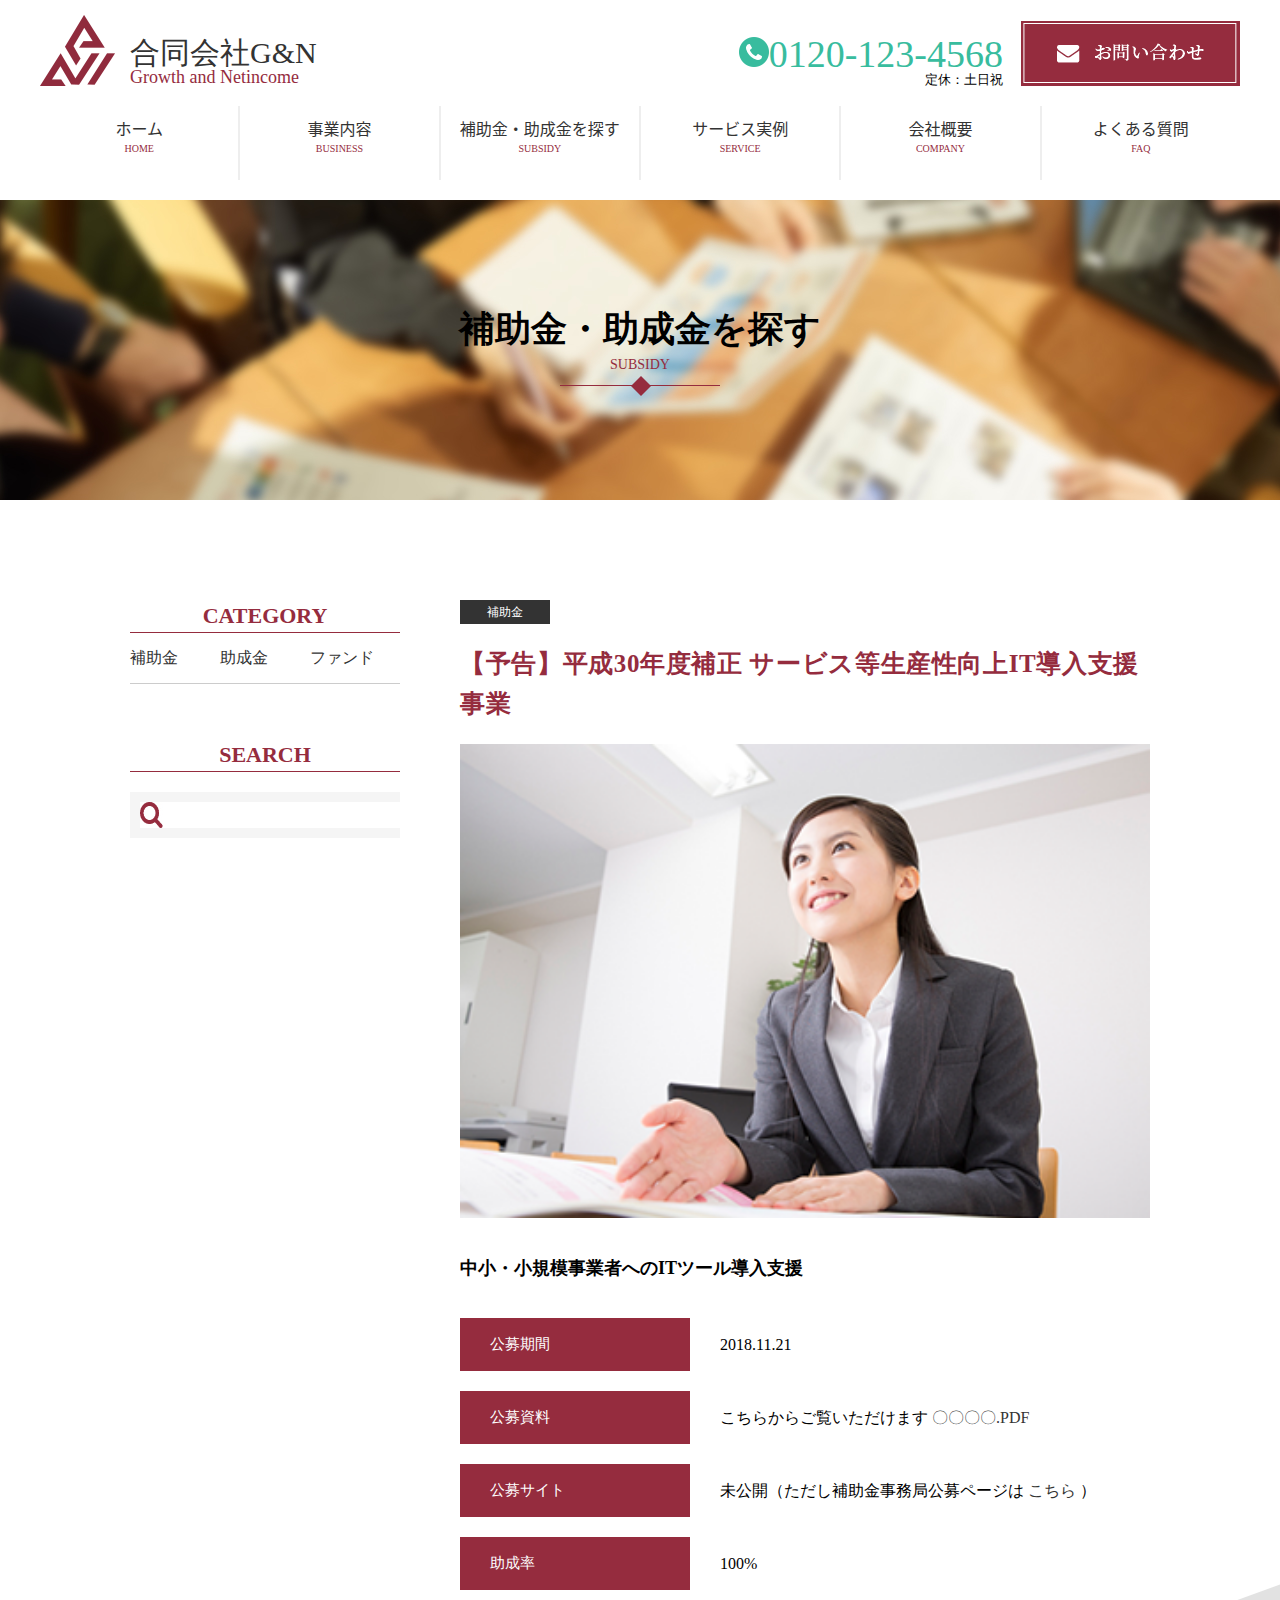
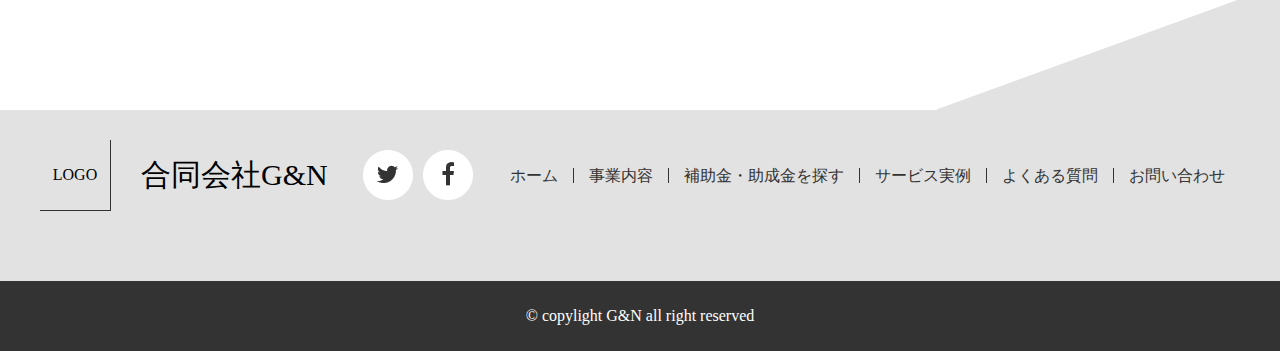
==== article.html @ aa5942ea "記事ページの作成（途中）" ====
<!DOCTYPE html>
<html lang="ja">
    <head>
        <meta charset="UTF-8">
        <meta name="viewport" content="width=device-width, initial-scale=1.0">
        <title>合同会社G&N</title>
        <link href=”https://fonts.googleapis.com/css?family=Noto+Sans+JP&amp;subset=japanese” rel=”stylesheet”>
        <link rel="stylesheet" href="css/reset.css">
        <link rel="stylesheet" href="css/03style.css">
        <link rel="stylesheet" href="css/03-03style.css">
        <script src="js/jquery-3.5.1.min.js"></script>
    </head>
    <body>
        <header>
            <div class="header_top">
                <div class="logo">
                    <a href="#">
                        <div class="logo_img">
                            <img src="img/logo_img.png">
                        </div>
                        <div class="logo_title">
                            <h1>合同会社G&N</h1>
                            <p>Growth and Netincome</p>
                        </div>
                    </a>
                </div>
                <div class="business_hours">
                    <div class="tel">
                        <img src="img/tel_mark.png">
                        <a href="tel:0120-123-4568">0120-123-4568</a>
                    </div>
                    <div class="holiday">
                        <p>定休：土日祝</p>
                    </div>
                </div>
                <div class="inquiry">
                    <a href="#">
                        <img src="img/online_btn.png">
                    </a>
                </div>
                <div class="menu-btn">
                    <span></span>
                    <span></span>
                    <span></span>
                </div>
<!-- sp-navi -->
                <div class="hb-menu is-none">
                    <div class="header_top">
                        <div class="logo">
                            <a href="#">
                                <div class="logo_img">
                                    <img src="img/logo_img.png">
                                </div>
                                <div class="logo_title">
                                    <h1>合同会社G&N</h1>
                                    <p>Growth and Netincome</p>
                                </div>
                            </a>
                        </div>
                    </div>
                    <div class ="hb-menu-area">
                        <div class="menu__item">
                            <a href="#">
                                <div>ホーム</div>
                                <div>></div>
                            </a>
                        </div>
                        <div class="menu__item">
                            <a href="#">
                                <div>事業案内</div>
                                <div>></div>
                            </a>
                        </div>
                        <div class="menu__item">
                            <a href="#">
                                <div>補助金・助成金を探す</div>
                                <div>></div>
                            </a>
                        </div>                        <div class="menu__item">
                            <a href="#">
                                <div>サービス実例</div>
                                <div>></div>
                            </a>
                        </div>
                        <div class="menu__item">
                            <a href="#">
                                <div>会社概要</div>
                                <div>></div>
                            </a>
                        </div>
                        <div class="menu__item">
                            <a href="#">
                                <div>よくある質問</div>
                                <div>></div>
                            </a>
                        </div>
                    </div>
                    <div class="hb-footer">
                        <div class="hb-tel">
                            <img src="img/tel_mark.png">
                            <a href="tel:0120-123-4568">0120-123-4568</a></div>
                        <div class="hb-inquiry">
                            <a href="#">
                                <img src="img/online_btn.png">
                            </a>
                        </div>
                    </div>
                </div>
            </div>
            <ul class="navi_area">
                <li class="navi">
                    <a href="#" class="hover">
                        <h3 class="nani_ja">ホーム</h3>
                        <p class="navi_en">HOME</p>
                    </a>
                </li>
                <li class="navi">
                    <a href="#" class="hover">
                        <h3 class="nani_ja">事業内容</h3>
                        <p class="navi_en">BUSINESS</p>
                    </a>
                </li>
                <li class="navi">
                    <a href="#" class="hover">
                        <h3 class="nani_ja">補助金・助成金を探す</h3>
                        <p class="navi_en">SUBSIDY</p>
                    </a>
                </li>
                <li class="navi">
                    <a href="#" class="hover">
                        <h3 class="nani_ja">サービス実例</h3>
                        <p class="navi_en">SERVICE</p>
                    </a>
                </li>
                <li class="navi">
                    <a href="#" class="hover">
                        <h3 class="nani_ja">会社概要</h3>
                        <p class="navi_en">COMPANY</p>
                    </a>
                </li>
                <li class="navi">
                    <a href="#" class="hover">
                        <h3 class="nani_ja">よくある質問</h3>
                        <p class="navi_en">FAQ</p>
                    </a>
                </li>
            </ul>
            <div class="top_img">
                <div class="img_text">
                    <h2>補助金・助成金を探す</h2>
                    <p>SUBSIDY</p>
                    <div class="img_line">
                        <img src="img/top_img_line.png">
                    </div>
                </div>
            </div>
        </header>
<!-- main -->
        <main>
<!-- category -->
            <ul class="category">
                <li class="category_title">
                    <h2>CATEGORY</h2>
                </li>
                <div class = "category_item_area">  
                    <li class="category_item">
                        <a href="#"><p>補助金</p></a>
                    </li>
                    <li class="category_item">
                        <a href="#"><p>助成金</p></a>
                    </li>
                    <li class="category_item bordber-none">
                        <a href="#" ><p>ファンド</p></a>
                    </li>
                </div>
                <li class="category_title">
                    <h2>SEARCH</h2>
                </li>
                <div class = "serach_box_area">  
                    <li class="serach_box">
                        <a href="#">
                            <img src="img/serch.jpg">
                        </a>
                        <input type="search" class="site-search" 
                        aria-label="Search through site content">
                    </li>
                </div>
            </ul>
<!-- article-area -->
            <div class="article_area">
                <div class="category_mark">
                    補助金
                </div>
                <div class="article_title">
                    <h3>【予告】平成30年度補正 サービス等生産性向上IT導入支援事業</h3>
                </div>
                <div class="article_img">
                    <img src="img/service__item-img.png">
                </div>
                <h5 class="sub_article_title">中小・小規模事業者へのITツール導入支援</h5>
                <div class="sub_article_text_area">
                    <div class="sub_article_text_title">
                        公募期間
                    </div>
                    <div class="sub_article_text">
                        2018.11.21
                    </div>
                </div>
                <div class="sub_article_text_area">
                    <div class="sub_article_text_title">
                        公募資料
                    </div>
                    <div class="sub_article_text">
                        こちらからご覧いただけます
                        <span>
                            <a href="#">〇〇〇〇.PDF</a>
                        </span>
                    </div>
                </div>
                <div class="sub_article_text_area">
                    <div class="sub_article_text_title">
                        公募サイト
                    </div>
                    <div class="sub_article_text">
                        未公開（ただし補助金事務局公募ページは
                        <span>
                            <a href="#">こちら</a>
                        </span>
                        ）
                    </div>
                </div>
                <div class="sub_article_text_area">
                    <div class="sub_article_text_title">
                        助成率
                    </div>
                    <div class="sub_article_text">
                        100%
                    </div>
                </div>
            </div>
        </main>
<!-- footer -->
        <footer>
            <div class="ft_area">
                <div class="ft">
                    <div class="ft_logo">
                        LOGO
                    </div>
                    <div class="ft_title">
                        <h2>合同会社G&N</h2>
                    </div>
                    <div class="sns">
                        <a href="#"><img src="img/twitter.png"></a>
                    </div>
                    <div class="sns">
                        <a href="#"><img src="img/facebook.png"></a>
                    </div>
                </div>
                <ul class="ft_navi_area">
                    <div class="ft_navi_box">
                        <li class="ft_navi">
                            <a href="#" class="ft_navi_item">ホーム</a>
                        </li>
                        <li class="ft_navi">
                            <a href="#" class="ft_navi_item">事業内容</a>
                        </li>
                        <li class="ft_navi">
                            <a href="#" class="ft_navi_item">補助金・助成金を探す</a>
                        </li>
                    </div>
                    <div class="ft_navi_box">
                        <li class="ft_navi">
                            <a href="#" class="ft_navi_item">サービス実例</a>
                        </li>
                        <li class="ft_navi">
                            <a href="#" class="ft_navi_item">よくある質問</a>
                        </li>
                        <li class="ft_navi bordber-none">
                            <a href="#" class="ft_navi_item">お問い合わせ</a>
                        </li>
                </ul>
            </div>
            <div class="copy_light">
                &copy; copylight G&N all right reserved
            </div>
        </footer>
    </body>
</html>
---- css/03style.css ----
/*―――――――――――――――――――――――――――――――――――――――――――――――――――――――――――――――――――――――――――――― 
――
0.全体に適用するCSS

1.header

2.main

3.footer
――――――――――――――――――――――――――――――――――――――――――――――――――――――――――――――――――――――――――――――――
*/

/*―――――――――――――――――――――――――――――――――――――――――――――――――――――――――――――――――――――――――――――― 
――
  0.全体に適用するCSS
――――――――――――――――――――――――――――――――――――――――――――――――――――――――――――――――――――――――――――――――
*/
a{
  text-decoration: none;
  display: block;
  color: #333333;
}
a:hover{
  opacity: 0.5;
}
li{
  list-style: none;
}
li:last-child{
  border-right:none;
}
img{
  display: block;
}
.is-none{
  display: none;
}

/*――――――――――――――――――――――――――――――――――――――――――――――――――――――――――――――――――――――――――――― 
――
  1.header
――――――――――――――――――――――――――――――――――――――――――――――――――――――――――――――――――――――――――――――――
*/
/* header_top
――――――――――――――――――――――――――――――――――――――――――――――――――――――――――――――――――――――――――――――――
*/
.header_top{
  display: flex;
  justify-content: flex-end;
  align-items: flex-end;
  width: 1200px;
  margin: 0 auto;
  padding-top: 15px;
  background-color: #fff;
}
.header_top >:first-child{
  margin-right: auto;
}
.logo a{
  display: flex;
  align-items: flex-end;

}
.logo_title{
  margin-left: 15px;
}
.logo_title h1{
  font-size: 30px;
  font-weight: normal;
}
.logo_title p{
  font-size: 18px;
  color: #952c3e;
}
.business_hours{
  text-align: right;
  margin-right: 18px;
}
.tel{
  display: flex;
  align-items: baseline;
  font-size: 38px;
  color: #38bc9e;
}
.tel p{
  margin-left: 10px;
}
.tel a{
  color: #38bc9e;
}
.holiday{
  font-size: 13px;
}

@media screen and (max-width: 1024px){
  .business_hours{
    display: none;
  }
  .inquiry{
    display: none;
  }
  .header_top{
    padding:  20px;
  }
}

/* HB MENU
――――――――――――――――――――――――――――――――――――――――――――――――――――――――――――――――――――――――――――――――
*/
.menu-btn{
  display: none;
}
.menu__item{
  display: none;
}
@media screen and (max-width: 1024px){
  .navi{
  display: none;
  }
  .menu-btn{
    display: block;
  }
  .is-none{
    display: none;
  }
  .is-active{
    display: block;
  }
}  
/*----------------------------
* メニュー開閉ボタン
*----------------------------*/
@media screen and (max-width: 1024px){

.menu-btn{
  position: fixed;
  top: 30px;
  right: 20px;
  z-index: 2;
  width: 40px;
  height: 40px;
  display: flex;
  justify-content: center;
  align-items: center;
  color: #952c3e
}
.menu-btn span,
.menu-btn span:before,
.menu-btn span:after {
  content: "";
  display: block;
  position: absolute;
  left: 0;
  width: 30px;
  height: 2px;
  background-color:  #952c3e;
  border-radius: 4px;
  transition: all .5s;
}
.menu-btn span:before{
  bottom: 8px;
}
.menu-btn span:after{
  top: 8px;
}
/*----------------------------
* メニュー本体
*----------------------------*/
.hb-menu{
  position: fixed;
  top: 0;
  right: 0;
  z-index: 1;
  width: 100%;
  height: 100vw;
  display: flex;
  flex-direction: column;
  align-items: center;
  /* justify-content: center; */
  background: #555;
  color: #fff;
}
.hb-menu-area{
  width: 80%;
  margin-top: 30px;
  background: #555;
}
.menu__item{
  display: block;
  justify-content: space-between;
  height: auto;
  margin-bottom: 20px;
  border-bottom: 1px solid #fff;
  line-height: 30px;
  box-sizing: border-box;
}
.menu__item a{
  color: #fff;
  display: flex;
  justify-content: space-between;

}
.hb-footer{
  width: 100%;
  padding-right: 30px;
  display: flex;
  justify-content: flex-end;
  color: #fff;
}
.hb-tel{
  display: flex;
  align-items: center;
  font-size: 25px;
  margin-right: 20px;
}
.hb-tel a{
  color: #fff;
}
.hb-tel img{
  margin-right: 10px;
}
}
/*----------------------------
* アニメーション部分
*----------------------------*/

アニメーション前のメニューの状態
.hb-menu{
  transform: translateX(100vw);
  transition: all .3s linear;
}
アニメーション後のメニューの状態
.hb-menu.is-active{
  transform: translateX(0);
}
.is-none{
  display: none;
}
.is-active{
  display: flex;
}

/* navi
――――――――――――――――――――――――――――――――――――――――――――――――――――――――――――――――――――――――――――――――
*/
.navi_area{
  display: flex;
  justify-content: space-between;
  width: 1200px;
  margin: 0 auto;
  padding: 20px 0px 20px 0px;
}
.navi{
  width: 16.6%;
  height: 60px;
  display: block;
  border-right: solid 2px #eeeeee;
  padding-top: 14px;
}
.navi:hover{
  background-color: #eeeeee;
  color:   #952c3e;
}

.navi h3:hover{
  color:   #952c3e;
}
.navi a{
  text-align: center;
}
.navi h3{
  font-family:"Noto Sans CJK JP";
  font-weight: normal;
  margin-bottom: 8px;
}
.navi p{
  font-size: 10px;
  color:  #952c3e;
}
@media screen and (max-width: 1024px){
  .navi_area{
    display: none;
  }
}
/* top_img
――――――――――――――――――――――――――――――――――――――――――――――――――――――――――――――――――――――――――――――――
*/
.top_img{
  background-image: url(../img/top_img.png);
  height: 300px;
  width: 100%;
  background-size:cover;
  position: relative;
  text-align: center;
  align-items: center;
  display: flex;
  justify-content: center;
}
.img_text h2{
  font-size: 36px;
  line-height: 50px;
}
.img_text p{
  font-size: 14px;
  line-height: 22px;
  color:  #952c3e;
}
.img_text img{
  margin: auto;
}

   

/*――――――――――――――――――――――――――――――――――――――――――――――――――――――――――――――――――――――――――――― 
――
  2.main
――――――――――――――――――――――――――――――――――――――――――――――――――――――――――――――――――――――――――――――――
*/
main{
  padding: 100px 130px;
  display: flex;
  background-image: url(../img/background-img.png);
  background-position: right 0px bottom 0px;
  background-repeat: no-repeat;
}
/* category
――――――――――――――――――――――――――――――――――――――――――――――――――――――――――――――――――――――――――――――――
*/
.category{
  width: 270px;
  margin-right: 60px;
}
.category_title{
  font-size: 22px;
  color: #952c3e;
  line-height: 32px;
  width: 270px;
  border-bottom: 1px solid #952c3e;
  text-align: center;
}
.category_item{
  line-height: 50px;
  width: 270px;
  font-size: 16px;
  border-bottom: 1px solid #cccccc;
}
.bordber-none a{
  border-right:none;
}
@media screen and (max-width: 1024px){
  main{
    display: block;
    padding: 50px 65px;
  }
  .category{
    margin: auto;
  }
  .category_item_area{
    display: flex;
    justify-content: center;
    align-items: center;
  }
  .category_item{
    -webkit-transform: skewX(150deg);
    -moz-transform: skewX(150deg);
    transform: skewX(150deg);
    line-height: 20px;
    height: 50px;
    border-bottom: none;
    }
  .category_item a{
    border-right: 1px solid #000;
    margin: 10px 0px 0px 15px;
  }
  .category_item p{
    display:block;
    transform: skewX(-150deg);
  }
}
/* info
――――――――――――――――――――――――――――――――――――――――――――――――――――――――――――――――――――――――――――――――
*/
.info{
  display: flex;
  justify-content: space-between;
  flex-wrap: wrap;
  
}
.info_area{
  width: 390px;
}
.info_img{
  width: 390px;
  height: 260px;
  position: relative;
}
.info_img img{
  width: 390px;
  height: 260px;
}
.category_mark{
  width: 90px;
  line-height: 24px;
  background-color: #333333;
  color:#ffff;
  position: absolute;
  top: 9px;
  left: 9px;
  font-size: 12px;
  text-align: center;
}
.info_title{
  padding: 30px;
  font-size: 26px;
  color: #952c3e;
  font-weight: bold;
  text-align: center;
}
.info_text{
  padding: 0px 30px;
  font-size: 15px;
  line-height: 28px;
  margin-bottom: 80px;
}
.page{
  display: flex;
  justify-content: center;
}
.page_no{
  padding: 10px;
  background-color: #f5f5f5;
  margin-right: 10px;
}
@media screen and (max-width: 1024px){
  .info_area{
    width: 100%;
    box-sizing: border-box;
  }
  .info_img{
    width: 100%;
    height: auto;
    display: block;
  }
  .info_img img{
    width: 100%;
    height: auto;
  }
  .info_title{
    display: block;
    bottom: -100px;
  }
}
/*――――――――――――――――――――――――――――――――――――――――――――――――――――――――――――――――――――――――――――― 
――
  3.footer
――――――――――――――――――――――――――――――――――――――――――――――――――――――――――――――――――――――――――――――――
*/
footer{
  background-color: #e2e2e2;
}
.ft_area{
  display: flex;
  justify-content: space-between;

  line-height: 70px;
  width: 1200px;
  margin: 0 auto;
  padding: 30px 0px 70px 0px;
}
.ft{
  display:flex;
}
.ft_logo{
  border-right: 1px solid  #333333;
  border-bottom: 1px solid  #333333;
  width: 70px;
  text-align: center;
}
.ft_title h2{
  font-size: 30px;
  font-weight:normal;
  margin: 0 30px;
}
.sns{
 margin: 10px 5px 10px 5px;
}
.ft_navi_area{
  display: flex;
  justify-content: end;
  align-items: center;
}
.ft_navi_box{
  display: flex;
  justify-content: end;
  align-items: center;
}
.ft_navi_item{
  line-height: 15px;
  border-right: 1px solid #333333;
  padding: 0px 15px;
}
.copy_light{
  background: #333333;
  color: #FFFF;
  line-height: 70px;
  text-align: center;
}
@media screen and (max-width: 1024px){
  .ft_area{
    padding: 30px 20px 70px 20px;
    box-sizing: border-box;
    display: block;
  }
  .ft_navi_box{
    display: block;
    margin: 30px 0 0 30px;
    border-left: 1px solid #333333;
  }
  .ft_navi_item{
    border-right: none;
    line-height: 30px;
  }
}
---- css/03-03style.css ----
/*―――――――――――――――――――――――――――――――――――――――――――――――――――――――――――――――――――――――――――――― 
――
0.全体に適用するCSS

1.header

2.main

3.footer
――――――――――――――――――――――――――――――――――――――――――――――――――――――――――――――――――――――――――――――――
*/
/* 0.全体に適用するCSS
――――――――――――――――――――――――――――――――――――――――――――――――――――――――――――――――――――――――――――――――
*/

html{
    font-family: 'Noto Serif JP', serif;
}
/* 1.header
――――――――――――――――――――――――――――――――――――――――――――――――――――――――――――――――――――――――――――――――
*/
.top_img{
    background-image: url(../img/article_img.jpg);
}

/* 2.main
――――――――――――――――――――――――――――――――――――――――――――――――――――――――――――――――――――――――――――――――
*/
/* main-left
――――――――――――――――――――――――――――――――――――――――――――――――――――――――――――――――――――――――――――――――
*/
.category_item_area{
    margin-bottom: 55px;
    display: flex;
}
.serach_box{
    display: flex;
    border: solid 10px #f5f5f5;
    border-right: solid 10px #f5f5f5;
    box-sizing: border-box;
    margin-top: 20px;
}
.site-search{
    border: none;
    width: 100%;
}
.category_mark{
    position: static;
}
/* main-right
――――――――――――――――――――――――――――――――――――――――――――――――――――――――――――――――――――――――――――――――
*/
.article_title h3{
    font-size: 25px;
    line-height: 40px;
    color: #952c3e;
    letter-spacing: 0.025em;
    padding: 20px 0px;
}
.article_img img{
    width: 100%;
}
.sub_article_title{
    font-size: 18px;
    line-height: 40px;
    margin: 30px 0px;
}
.sub_article_text_area{
    display: flex;
    margin-bottom: 20px;
}
.sub_article_text_title{
    width: 200px;
    height: 53px;
    background-color: #952c3e;
    color: #ffffff;
    font-size: 15px;
    line-height: 53px;
    padding-left: 30px;
}
.sub_article_text{
    line-height:  53px;
    margin-left: 30px;
    font-size: 16px;
}
.sub_article_text a{
    display: inline;
}
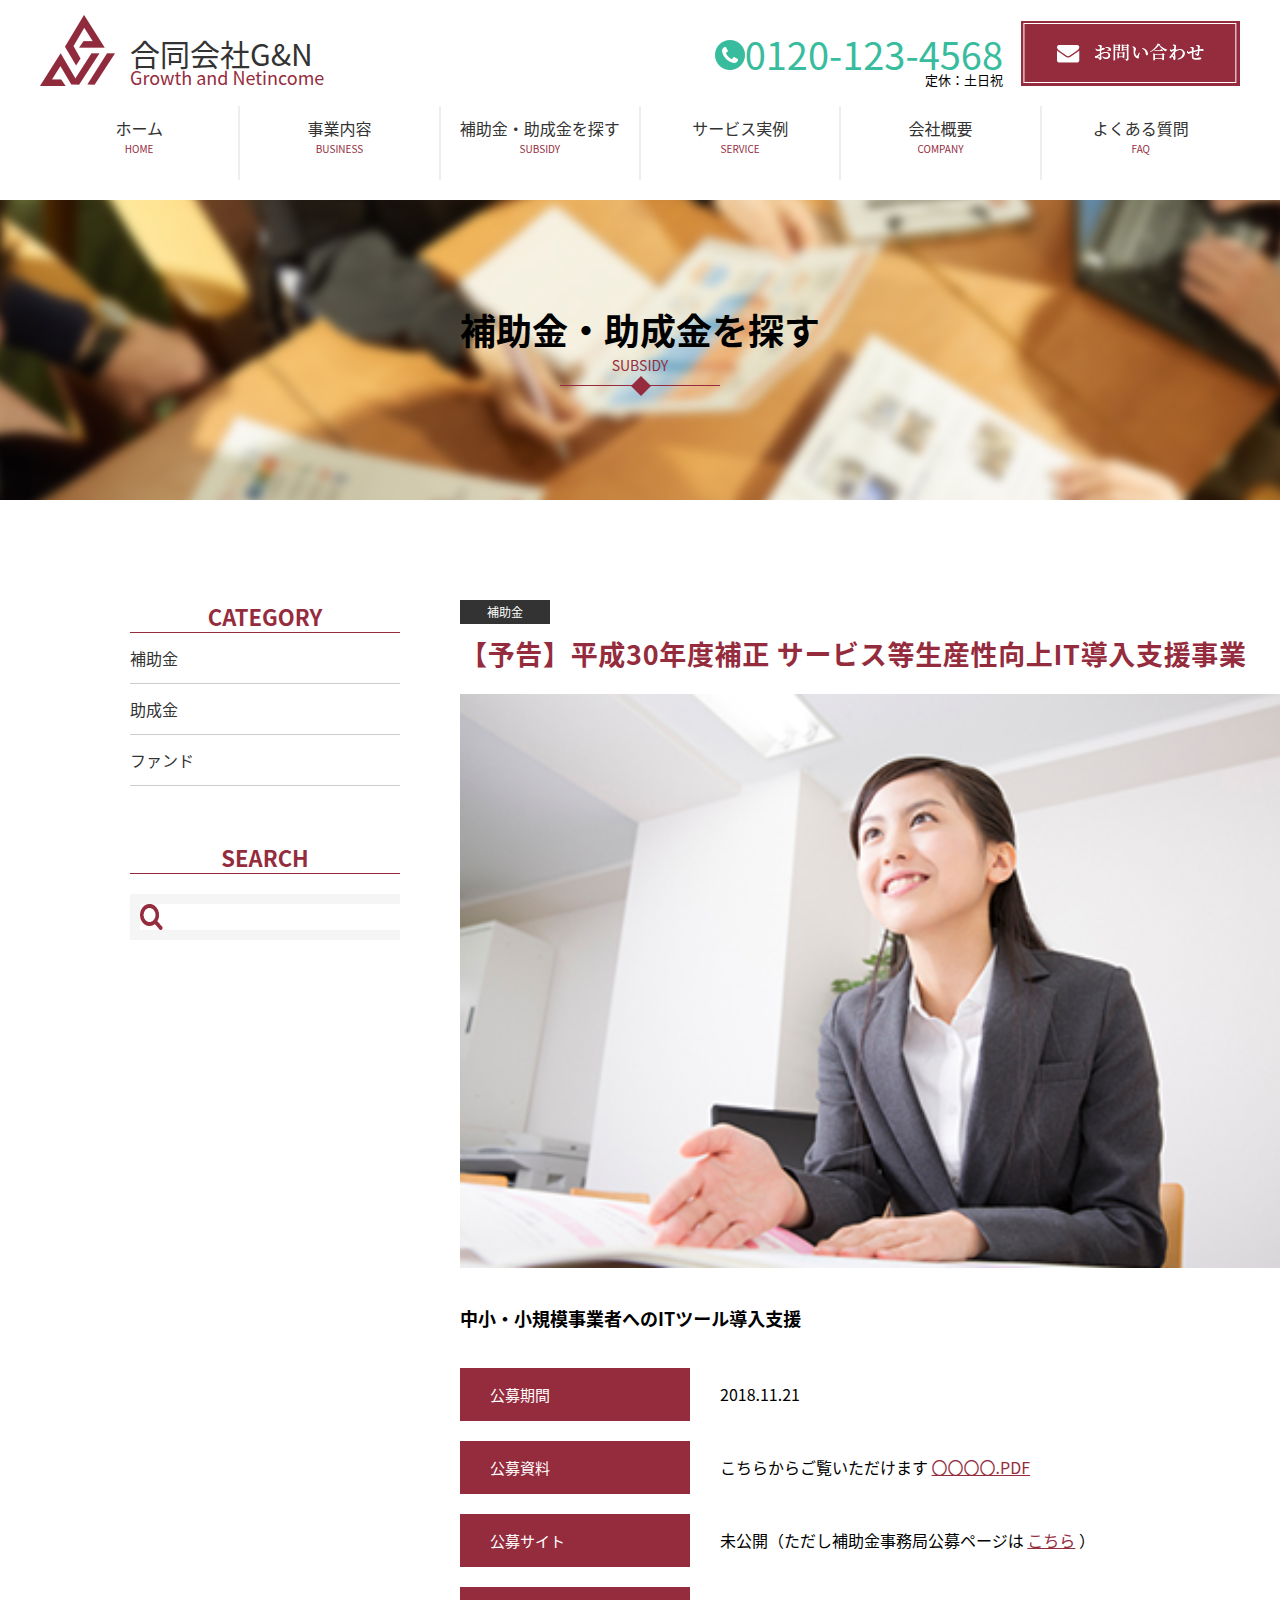
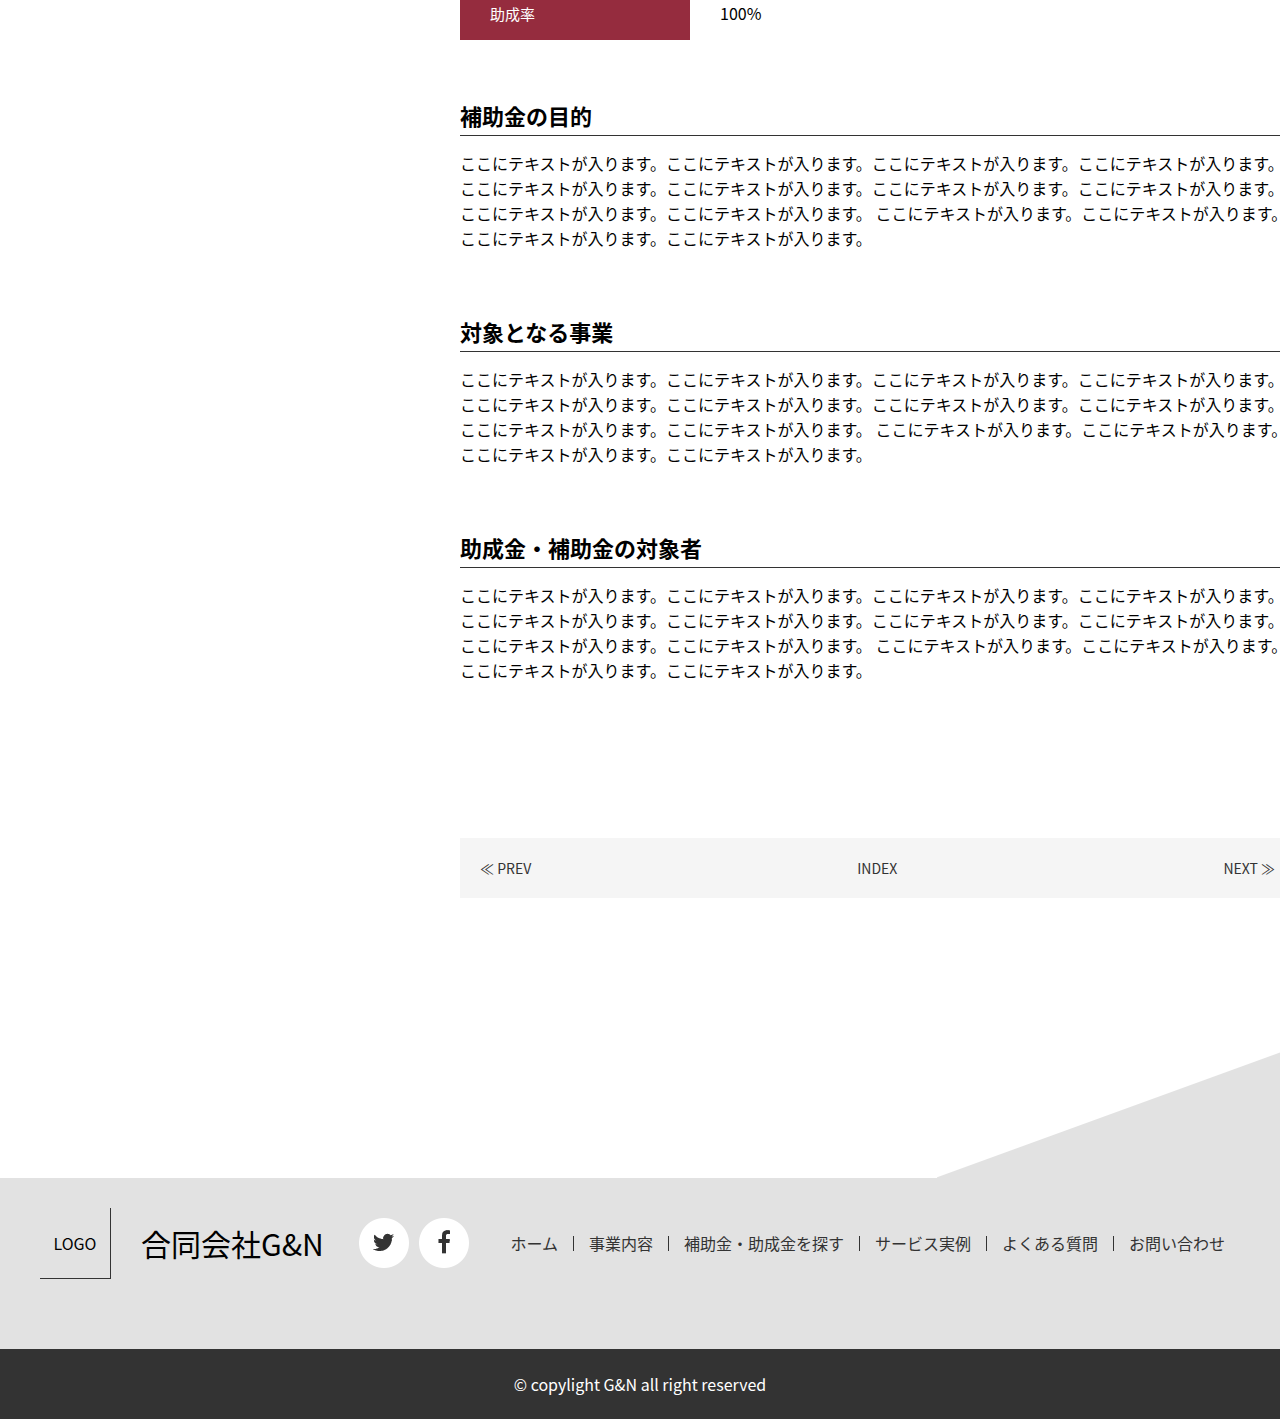
==== commit b8fc7aee: "articleページ、contactページの追加" ====
--- a/article.html
+++ b/article.html
@@ -1,288 +1,330 @@
 <!DOCTYPE html>
 <html lang="ja">
-    <head>
-        <meta charset="UTF-8">
-        <meta name="viewport" content="width=device-width, initial-scale=1.0">
-        <title>合同会社G&N</title>
-        <link href=”https://fonts.googleapis.com/css?family=Noto+Sans+JP&amp;subset=japanese” rel=”stylesheet”>
-        <link rel="stylesheet" href="css/reset.css">
-        <link rel="stylesheet" href="css/03style.css">
-        <link rel="stylesheet" href="css/03-03style.css">
-        <script src="js/jquery-3.5.1.min.js"></script>
-    </head>
-    <body>
-        <header>
-            <div class="header_top">
-                <div class="logo">
+
+<head>
+    <meta charset="UTF-8">
+    <meta name="viewport" content="width=device-width, initial-scale=1.0">
+    <title>合同会社G&N</title>
+    <link href=”https://fonts.googleapis.com/css?family=Noto+Sans+JP&amp;subset=japanese” rel=”stylesheet”>
+    <link rel="stylesheet" href="css/reset.css">
+    <link rel="stylesheet" href="css/03style.css">
+    <link rel="stylesheet" href="css/03-03style.css">
+    <script src="js/jquery-3.5.1.min.js"></script>
+</head>
+
+<body>
+    <header>
+        <div class="header_top">
+            <div class="logo">
+                <a href="index.html">
+                    <div class="logo_img">
+                        <img src="img/logo_img.png">
+                    </div>
+                    <div class="logo_title">
+                        <h1>合同会社G&N</h1>
+                        <p>Growth and Netincome</p>
+                    </div>
+                </a>
+            </div>
+            <div class="business_hours">
+                <div class="tel">
+                    <img src="img/tel_mark.png">
+                    <a href="tel:0120-123-4568">0120-123-4568</a>
+                </div>
+                <div class="holiday">
+                    <p>定休：土日祝</p>
+                </div>
+            </div>
+            <div class="inquiry">
+                <a href="contact.html">
+                    <img src="img/online_btn.png">
+                </a>
+            </div>
+            <div class="menu-btn">
+                <span></span>
+                <span></span>
+                <span></span>
+            </div>
+            <!-- sp-navi -->
+            <div class="hb-menu is-none">
+                <div class="header_top">
+                    <div class="logo">
+                        <a href="index.html">
+                            <div class="logo_img">
+                                <img src="img/logo_img.png">
+                            </div>
+                            <div class="logo_title">
+                                <h1>合同会社G&N</h1>
+                                <p>Growth and Netincome</p>
+                            </div>
+                        </a>
+                    </div>
+                </div>
+                <div class="hb-menu-area">
+                    <div class="menu__item">
+                        <a href="index.html">
+                            <div>ホーム</div>
+                            <div>></div>
+                        </a>
+                    </div>
+                    <div class="menu__item">
+                        <a href="#">
+                            <div>事業案内</div>
+                            <div>></div>
+                        </a>
+                    </div>
+                    <div class="menu__item">
+                        <a href="#">
+                            <div>補助金・助成金を探す</div>
+                            <div>></div>
+                        </a>
+                    </div>
+                    <div class="menu__item">
+                        <a href="#">
+                            <div>サービス実例</div>
+                            <div>></div>
+                        </a>
+                    </div>
+                    <div class="menu__item">
+                        <a href="#">
+                            <div>会社概要</div>
+                            <div>></div>
+                        </a>
+                    </div>
+                    <div class="menu__item">
+                        <a href="#">
+                            <div>よくある質問</div>
+                            <div>></div>
+                        </a>
+                    </div>
+                </div>
+                <div class="hb-footer">
+                    <div class="hb-tel">
+                        <img src="img/tel_mark.png">
+                        <a href="tel:0120-123-4568">0120-123-4568</a></div>
+                    <div class="hb-inquiry">
+                        <a href="contact.html">
+                            <img src="img/online_btn.png">
+                        </a>
+                    </div>
+                </div>
+            </div>
+        </div>
+        <ul class="navi_area">
+            <li class="navi">
+                <a href="index.html" class="hover">
+                    <h3 class="nani_ja">ホーム</h3>
+                    <p class="navi_en">HOME</p>
+                </a>
+            </li>
+            <li class="navi">
+                <a href="#" class="hover">
+                    <h3 class="nani_ja">事業内容</h3>
+                    <p class="navi_en">BUSINESS</p>
+                </a>
+            </li>
+            <li class="navi">
+                <a href="#" class="hover">
+                    <h3 class="nani_ja">補助金・助成金を探す</h3>
+                    <p class="navi_en">SUBSIDY</p>
+                </a>
+            </li>
+            <li class="navi">
+                <a href="#" class="hover">
+                    <h3 class="nani_ja">サービス実例</h3>
+                    <p class="navi_en">SERVICE</p>
+                </a>
+            </li>
+            <li class="navi">
+                <a href="#" class="hover">
+                    <h3 class="nani_ja">会社概要</h3>
+                    <p class="navi_en">COMPANY</p>
+                </a>
+            </li>
+            <li class="navi">
+                <a href="#" class="hover">
+                    <h3 class="nani_ja">よくある質問</h3>
+                    <p class="navi_en">FAQ</p>
+                </a>
+            </li>
+        </ul>
+        <div class="top_img">
+            <div class="img_text">
+                <h2>補助金・助成金を探す</h2>
+                <p>SUBSIDY</p>
+                <div class="img_line">
+                    <img src="img/top_img_line.png">
+                </div>
+            </div>
+        </div>
+    </header>
+    <!-- main -->
+    <main>
+        <!-- category -->
+        <ul class="category">
+            <li class="category_title">
+                <h2>CATEGORY</h2>
+            </li>
+            <div class="category_item_area">
+                <li class="category_item">
                     <a href="#">
-                        <div class="logo_img">
-                            <img src="img/logo_img.png">
-                        </div>
-                        <div class="logo_title">
-                            <h1>合同会社G&N</h1>
-                            <p>Growth and Netincome</p>
-                        </div>
-                    </a>
-                </div>
-                <div class="business_hours">
-                    <div class="tel">
-                        <img src="img/tel_mark.png">
-                        <a href="tel:0120-123-4568">0120-123-4568</a>
-                    </div>
-                    <div class="holiday">
-                        <p>定休：土日祝</p>
-                    </div>
-                </div>
-                <div class="inquiry">
-                    <a href="#">
-                        <img src="img/online_btn.png">
-                    </a>
-                </div>
-                <div class="menu-btn">
-                    <span></span>
-                    <span></span>
-                    <span></span>
-                </div>
-<!-- sp-navi -->
-                <div class="hb-menu is-none">
-                    <div class="header_top">
-                        <div class="logo">
-                            <a href="#">
-                                <div class="logo_img">
-                                    <img src="img/logo_img.png">
-                                </div>
-                                <div class="logo_title">
-                                    <h1>合同会社G&N</h1>
-                                    <p>Growth and Netincome</p>
-                                </div>
-                            </a>
-                        </div>
-                    </div>
-                    <div class ="hb-menu-area">
-                        <div class="menu__item">
-                            <a href="#">
-                                <div>ホーム</div>
-                                <div>></div>
-                            </a>
-                        </div>
-                        <div class="menu__item">
-                            <a href="#">
-                                <div>事業案内</div>
-                                <div>></div>
-                            </a>
-                        </div>
-                        <div class="menu__item">
-                            <a href="#">
-                                <div>補助金・助成金を探す</div>
-                                <div>></div>
-                            </a>
-                        </div>                        <div class="menu__item">
-                            <a href="#">
-                                <div>サービス実例</div>
-                                <div>></div>
-                            </a>
-                        </div>
-                        <div class="menu__item">
-                            <a href="#">
-                                <div>会社概要</div>
-                                <div>></div>
-                            </a>
-                        </div>
-                        <div class="menu__item">
-                            <a href="#">
-                                <div>よくある質問</div>
-                                <div>></div>
-                            </a>
-                        </div>
-                    </div>
-                    <div class="hb-footer">
-                        <div class="hb-tel">
-                            <img src="img/tel_mark.png">
-                            <a href="tel:0120-123-4568">0120-123-4568</a></div>
-                        <div class="hb-inquiry">
-                            <a href="#">
-                                <img src="img/online_btn.png">
-                            </a>
-                        </div>
-                    </div>
-                </div>
-            </div>
-            <ul class="navi_area">
-                <li class="navi">
-                    <a href="#" class="hover">
-                        <h3 class="nani_ja">ホーム</h3>
-                        <p class="navi_en">HOME</p>
+                        <p>補助金</p>
                     </a>
                 </li>
-                <li class="navi">
-                    <a href="#" class="hover">
-                        <h3 class="nani_ja">事業内容</h3>
-                        <p class="navi_en">BUSINESS</p>
+                <li class="category_item">
+                    <a href="#">
+                        <p>助成金</p>
                     </a>
                 </li>
-                <li class="navi">
-                    <a href="#" class="hover">
-                        <h3 class="nani_ja">補助金・助成金を探す</h3>
-                        <p class="navi_en">SUBSIDY</p>
+                <li class="category_item bordber-none">
+                    <a href="#">
+                        <p>ファンド</p>
                     </a>
                 </li>
-                <li class="navi">
-                    <a href="#" class="hover">
-                        <h3 class="nani_ja">サービス実例</h3>
-                        <p class="navi_en">SERVICE</p>
+            </div>
+            <li class="category_title">
+                <h2>SEARCH</h2>
+            </li>
+            <div class="serach_box_area">
+                <li class="serach_box">
+                    <a href="#">
+                        <img src="img/serch.jpg">
                     </a>
+                    <input type="search" class="site-search" aria-label="Search through site content">
                 </li>
-                <li class="navi">
-                    <a href="#" class="hover">
-                        <h3 class="nani_ja">会社概要</h3>
-                        <p class="navi_en">COMPANY</p>
-                    </a>
-                </li>
-                <li class="navi">
-                    <a href="#" class="hover">
-                        <h3 class="nani_ja">よくある質問</h3>
-                        <p class="navi_en">FAQ</p>
-                    </a>
-                </li>
+            </div>
+        </ul>
+        <!-- article-area -->
+        <div class="article_area">
+            <div class="category_mark">
+                補助金
+            </div>
+            <div class="article_title">
+                <h3>【予告】平成30年度補正 サービス等生産性向上IT導入支援事業</h3>
+            </div>
+            <div class="article_img">
+                <img src="img/service__item-img.png">
+            </div>
+            <h5 class="sub_article_title">中小・小規模事業者へのITツール導入支援</h5>
+            <div class="sub_article_text_area">
+                <div class="sub_article_text_title">
+                    公募期間
+                </div>
+                <div class="sub_article_text">
+                    2018.11.21
+                </div>
+            </div>
+            <div class="sub_article_text_area">
+                <div class="sub_article_text_title">
+                    公募資料
+                </div>
+                <div class="sub_article_text">
+                    こちらからご覧いただけます
+                    <span>
+                        <a href="#">〇〇〇〇.PDF</a>
+                    </span>
+                </div>
+            </div>
+            <div class="sub_article_text_area">
+                <div class="sub_article_text_title">
+                    公募サイト
+                </div>
+                <div class="sub_article_text">
+                    未公開（ただし補助金事務局公募ページは
+                    <span>
+                        <a href="#">こちら</a>
+                    </span>
+                    ）
+                </div>
+            </div>
+            <div class="sub_article_text_area">
+                <div class="sub_article_text_title">
+                    助成率
+                </div>
+                <div class="sub_article_text">
+                    100%
+                </div>
+            </div>
+            <div class="secondary_ariticle_text_area">
+                <div class="secondary_ariticle_text">
+                    <h4>補助金の目的</h4>
+                    <p>ここにテキストが入ります。ここにテキストが入ります。ここにテキストが入ります。ここにテキストが入ります。ここにテキストが入ります。ここにテキストが入ります。ここにテキストが入ります。ここにテキストが入ります。ここにテキストが入ります。ここにテキストが入ります。
+                        ここにテキストが入ります。ここにテキストが入ります。ここにテキストが入ります。ここにテキストが入ります。
+                    </p>
+                </div>
+                <div class="secondary_ariticle_text">
+                    <h4>対象となる事業</h4>
+                    <p>ここにテキストが入ります。ここにテキストが入ります。ここにテキストが入ります。ここにテキストが入ります。ここにテキストが入ります。ここにテキストが入ります。ここにテキストが入ります。ここにテキストが入ります。ここにテキストが入ります。ここにテキストが入ります。
+                        ここにテキストが入ります。ここにテキストが入ります。ここにテキストが入ります。ここにテキストが入ります。
+                    </p>
+                </div>
+                <div class="secondary_ariticle_text">
+                    <h4>助成金・補助金の対象者</h4>
+                    <p>ここにテキストが入ります。ここにテキストが入ります。ここにテキストが入ります。ここにテキストが入ります。ここにテキストが入ります。ここにテキストが入ります。ここにテキストが入ります。ここにテキストが入ります。ここにテキストが入ります。ここにテキストが入ります。
+                        ここにテキストが入ります。ここにテキストが入ります。ここにテキストが入ります。ここにテキストが入ります。
+                    </p>
+                </div>
+            </div>
+            <!-- pagenation -->
+            <div class="pagenation">
+                <div class="prev">
+                    <a href="article.html">≪ PREV</a>
+                </div>
+                <div class="index">
+                    <a href="index.html">INDEX</a>
+                </div>
+                <div class="next">
+                    <a href="article.html">NEXT ≫</a>
+                </div>
+            </div>
+        </div>
+    </main>
+    <!-- footer -->
+    <footer>
+        <div class="ft_area">
+            <div class="ft">
+                <div class="ft_logo">
+                    LOGO
+                </div>
+                <div class="ft_title">
+                    <h2>合同会社G&N</h2>
+                </div>
+                <div class="sns">
+                    <a href="#"><img src="img/twitter.png"></a>
+                </div>
+                <div class="sns">
+                    <a href="#"><img src="img/facebook.png"></a>
+                </div>
+            </div>
+            <ul class="ft_navi_area">
+                <div class="ft_navi_box">
+                    <li class="ft_navi">
+                        <a href="index.html" class="ft_navi_item">ホーム</a>
+                    </li>
+                    <li class="ft_navi">
+                        <a href="#" class="ft_navi_item">事業内容</a>
+                    </li>
+                    <li class="ft_navi">
+                        <a href="#" class="ft_navi_item">補助金・助成金を探す</a>
+                    </li>
+                </div>
+                <div class="ft_navi_box">
+                    <li class="ft_navi">
+                        <a href="#" class="ft_navi_item">サービス実例</a>
+                    </li>
+                    <li class="ft_navi">
+                        <a href="#" class="ft_navi_item">よくある質問</a>
+                    </li>
+                    <li class="ft_navi bordber-none">
+                        <a href="contact.html" class="ft_navi_item">お問い合わせ</a>
+                    </li>
             </ul>
-            <div class="top_img">
-                <div class="img_text">
-                    <h2>補助金・助成金を探す</h2>
-                    <p>SUBSIDY</p>
-                    <div class="img_line">
-                        <img src="img/top_img_line.png">
-                    </div>
-                </div>
-            </div>
-        </header>
-<!-- main -->
-        <main>
-<!-- category -->
-            <ul class="category">
-                <li class="category_title">
-                    <h2>CATEGORY</h2>
-                </li>
-                <div class = "category_item_area">  
-                    <li class="category_item">
-                        <a href="#"><p>補助金</p></a>
-                    </li>
-                    <li class="category_item">
-                        <a href="#"><p>助成金</p></a>
-                    </li>
-                    <li class="category_item bordber-none">
-                        <a href="#" ><p>ファンド</p></a>
-                    </li>
-                </div>
-                <li class="category_title">
-                    <h2>SEARCH</h2>
-                </li>
-                <div class = "serach_box_area">  
-                    <li class="serach_box">
-                        <a href="#">
-                            <img src="img/serch.jpg">
-                        </a>
-                        <input type="search" class="site-search" 
-                        aria-label="Search through site content">
-                    </li>
-                </div>
-            </ul>
-<!-- article-area -->
-            <div class="article_area">
-                <div class="category_mark">
-                    補助金
-                </div>
-                <div class="article_title">
-                    <h3>【予告】平成30年度補正 サービス等生産性向上IT導入支援事業</h3>
-                </div>
-                <div class="article_img">
-                    <img src="img/service__item-img.png">
-                </div>
-                <h5 class="sub_article_title">中小・小規模事業者へのITツール導入支援</h5>
-                <div class="sub_article_text_area">
-                    <div class="sub_article_text_title">
-                        公募期間
-                    </div>
-                    <div class="sub_article_text">
-                        2018.11.21
-                    </div>
-                </div>
-                <div class="sub_article_text_area">
-                    <div class="sub_article_text_title">
-                        公募資料
-                    </div>
-                    <div class="sub_article_text">
-                        こちらからご覧いただけます
-                        <span>
-                            <a href="#">〇〇〇〇.PDF</a>
-                        </span>
-                    </div>
-                </div>
-                <div class="sub_article_text_area">
-                    <div class="sub_article_text_title">
-                        公募サイト
-                    </div>
-                    <div class="sub_article_text">
-                        未公開（ただし補助金事務局公募ページは
-                        <span>
-                            <a href="#">こちら</a>
-                        </span>
-                        ）
-                    </div>
-                </div>
-                <div class="sub_article_text_area">
-                    <div class="sub_article_text_title">
-                        助成率
-                    </div>
-                    <div class="sub_article_text">
-                        100%
-                    </div>
-                </div>
-            </div>
-        </main>
-<!-- footer -->
-        <footer>
-            <div class="ft_area">
-                <div class="ft">
-                    <div class="ft_logo">
-                        LOGO
-                    </div>
-                    <div class="ft_title">
-                        <h2>合同会社G&N</h2>
-                    </div>
-                    <div class="sns">
-                        <a href="#"><img src="img/twitter.png"></a>
-                    </div>
-                    <div class="sns">
-                        <a href="#"><img src="img/facebook.png"></a>
-                    </div>
-                </div>
-                <ul class="ft_navi_area">
-                    <div class="ft_navi_box">
-                        <li class="ft_navi">
-                            <a href="#" class="ft_navi_item">ホーム</a>
-                        </li>
-                        <li class="ft_navi">
-                            <a href="#" class="ft_navi_item">事業内容</a>
-                        </li>
-                        <li class="ft_navi">
-                            <a href="#" class="ft_navi_item">補助金・助成金を探す</a>
-                        </li>
-                    </div>
-                    <div class="ft_navi_box">
-                        <li class="ft_navi">
-                            <a href="#" class="ft_navi_item">サービス実例</a>
-                        </li>
-                        <li class="ft_navi">
-                            <a href="#" class="ft_navi_item">よくある質問</a>
-                        </li>
-                        <li class="ft_navi bordber-none">
-                            <a href="#" class="ft_navi_item">お問い合わせ</a>
-                        </li>
-                </ul>
-            </div>
-            <div class="copy_light">
-                &copy; copylight G&N all right reserved
-            </div>
-        </footer>
-    </body>
+        </div>
+        <div class="copy_light">
+            &copy; copylight G&N all right reserved
+        </div>
+    </footer>
+    <script src="js/jQuery.js"></script>
+</body>
+
 </html>--- a/css/03style.css
+++ b/css/03style.css
@@ -36,6 +36,9 @@
   display: none;
 }
 
+html{
+  font-family: 'Noto Sans CJK JP', serif;
+}
 /*――――――――――――――――――――――――――――――――――――――――――――――――――――――――――――――――――――――――――――― 
 ――
   1.header
@@ -101,6 +104,8 @@
   }
   .header_top{
     padding:  20px;
+    width: 100%;
+    box-sizing: border-box;
   }
 }
 
--- a/css/03-03style.css
+++ b/css/03-03style.css
@@ -14,7 +14,7 @@
 */
 
 html{
-    font-family: 'Noto Serif JP', serif;
+    font-family: 'Noto Sans CJK JP', serif;
 }
 /* 1.header
 ――――――――――――――――――――――――――――――――――――――――――――――――――――――――――――――――――――――――――――――――
@@ -31,7 +31,6 @@
 */
 .category_item_area{
     margin-bottom: 55px;
-    display: flex;
 }
 .serach_box{
     display: flex;
@@ -44,6 +43,9 @@
     border: none;
     width: 100%;
 }
+.serach_box_area{
+    margin-bottom: 55px;
+}
 .category_mark{
     position: static;
 }
@@ -51,14 +53,14 @@
 ――――――――――――――――――――――――――――――――――――――――――――――――――――――――――――――――――――――――――――――――
 */
 .article_title h3{
-    font-size: 25px;
+    font-size: 27px;
     line-height: 40px;
     color: #952c3e;
     letter-spacing: 0.025em;
-    padding: 20px 0px;
+    padding: 10px 0px 20px 0px;
 }
 .article_img img{
-    width: 100%;
+    width: 835px;
 }
 .sub_article_title{
     font-size: 18px;
@@ -85,4 +87,47 @@
 }
 .sub_article_text a{
     display: inline;
-}+    color:  #952c3e;
+    text-decoration-line: underline;
+}
+@media screen and (max-width: 1024px){
+    .sub_article_text_area{
+        display: block;
+    }
+    .article_img img{
+        width: 100%;
+    }
+}
+/* secondary_ariticle_text_area
+――――――――――――――――――――――――――――――――――――――――――――――――――――――――――――――――――――――――――――――――
+*/
+.secondary_ariticle_text_area{
+    margin: 55px 0px 155px 0px;
+}
+.secondary_ariticle_text{
+    margin-bottom: 60px;
+}
+.secondary_ariticle_text h4{
+    font-size: 22px;
+    line-height: 40px;
+    border-bottom: solid 1px #333333;
+}
+.secondary_ariticle_text p{
+    font-size: 16px;
+    line-height: 25px;
+    margin-top: 15px;
+}
+/* pagenation
+――――――――――――――――――――――――――――――――――――――――――――――――――――――――――――――――――――――――――――――――
+*/
+.pagenation{
+    display: flex;
+    justify-content: space-between;
+    background-color: #f5f5f5;
+    padding: 0 20px;
+    margin-bottom: 180px;
+}
+.pagenation a{
+    font-size: 14px;
+    line-height: 60px;
+}
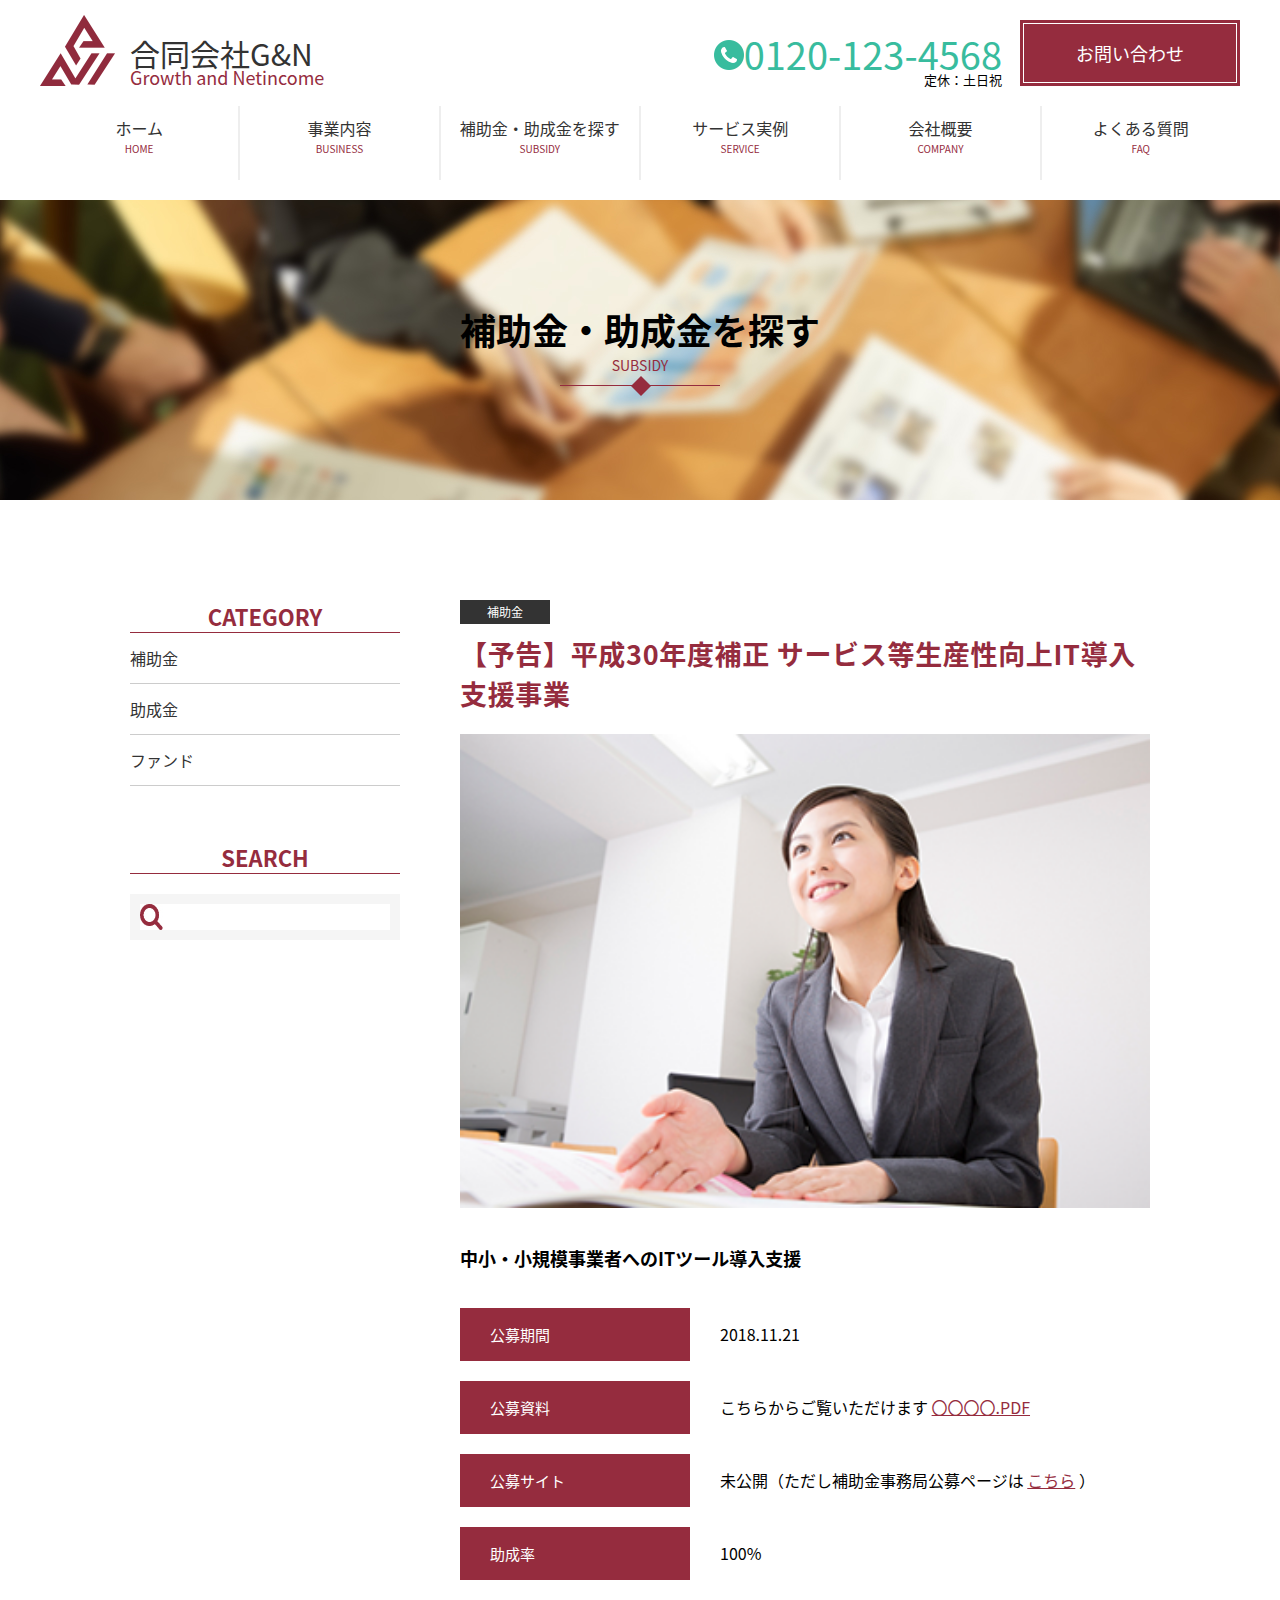
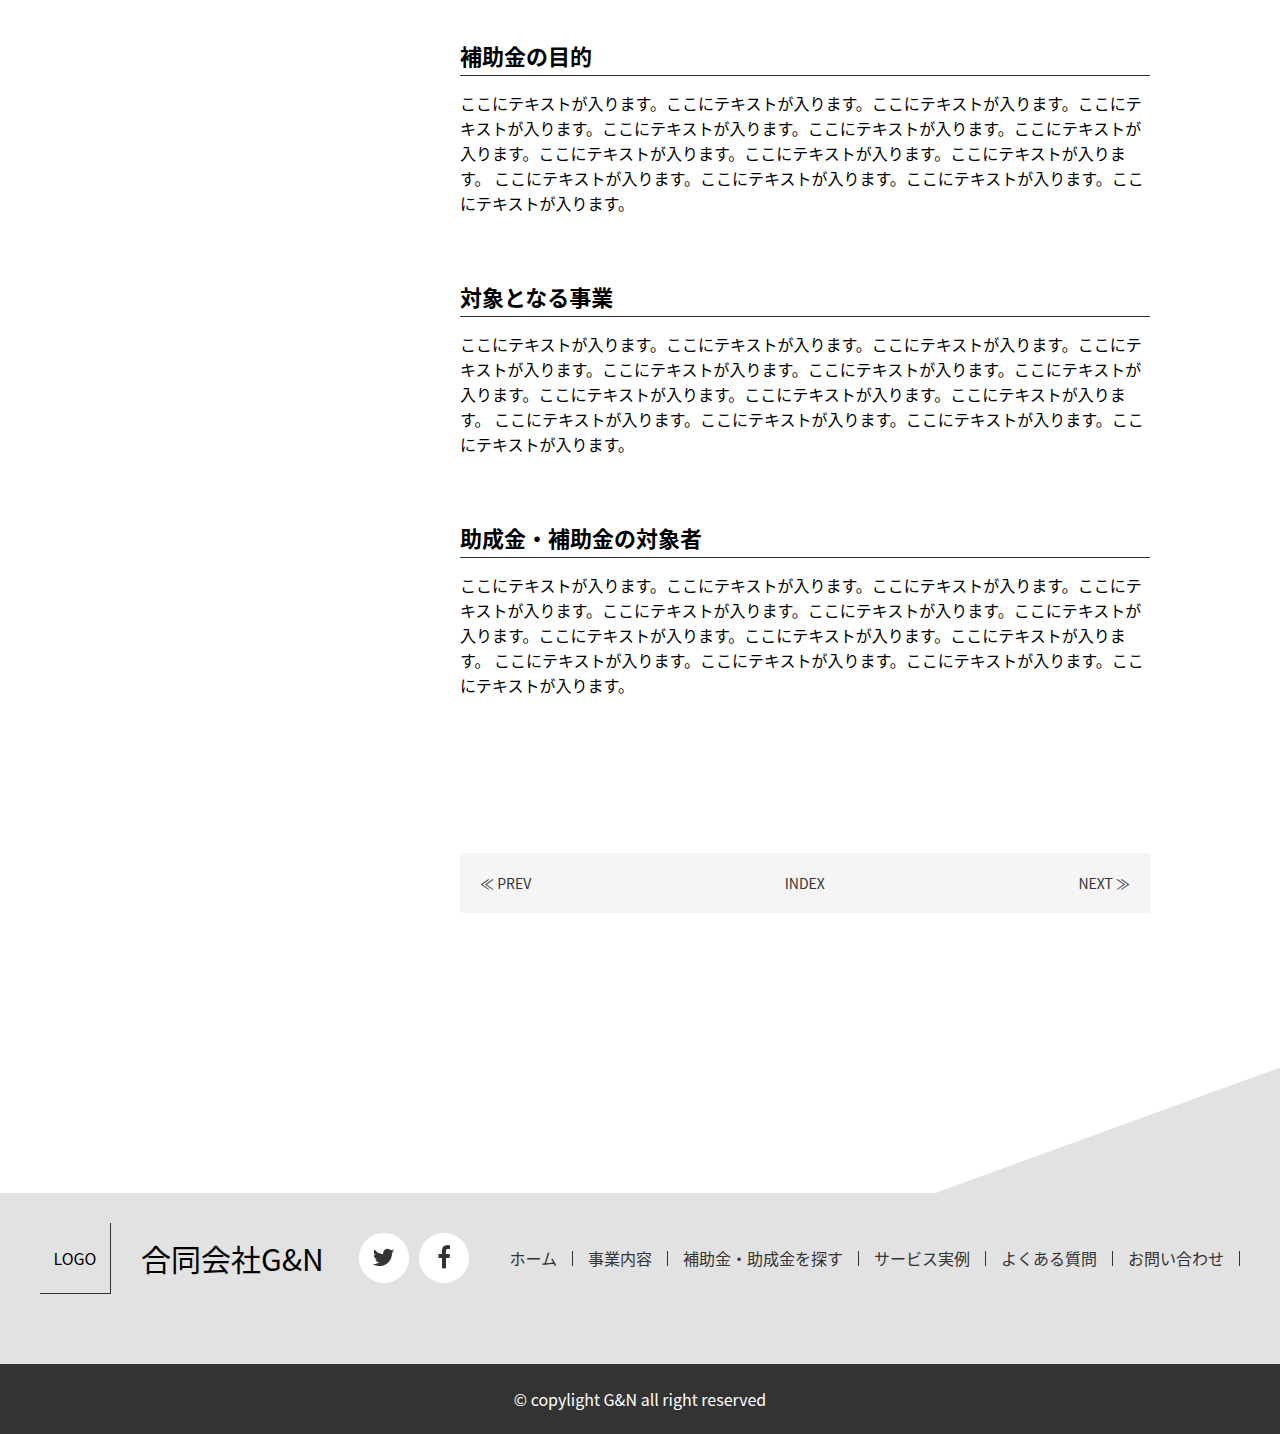
==== commit 69b437c4: "メンタリング時の指摘修正" ====
--- a/article.html
+++ b/article.html
@@ -37,7 +37,9 @@
             </div>
             <div class="inquiry">
                 <a href="contact.html">
-                    <img src="img/online_btn.png">
+                    <div class="inquiry_box">
+                        お問い合わせ
+                    </div>
                 </a>
             </div>
             <div class="menu-btn">
@@ -104,7 +106,9 @@
                         <a href="tel:0120-123-4568">0120-123-4568</a></div>
                     <div class="hb-inquiry">
                         <a href="contact.html">
-                            <img src="img/online_btn.png">
+                            <div class="inquiry_box">
+                                お問い合わせ
+                            </div>
                         </a>
                     </div>
                 </div>
@@ -277,6 +281,39 @@
                     <a href="article.html">NEXT ≫</a>
                 </div>
             </div>
+            <ul class="ft_category">
+                <li class="category_title">
+                    <h2>CATEGORY</h2>
+                </li>
+                <div class="category_item_area">
+                    <li class="category_item">
+                        <a href="#">
+                            <p>補助金</p>
+                        </a>
+                    </li>
+                    <li class="category_item">
+                        <a href="#">
+                            <p>助成金</p>
+                        </a>
+                    </li>
+                    <li class="category_item border-none">
+                        <a href="#">
+                            <p >ファンド</p>
+                        </a>
+                    </li>
+                </div>
+                <li class="category_title">
+                    <h2>SEARCH</h2>
+                </li>
+                <div class="serach_box_area">
+                    <li class="serach_box">
+                        <a href="#">
+                            <img src="img/serch.jpg">
+                        </a>
+                        <input type="search" class="site-search" aria-label="Search through site content">
+                    </li>
+                </div>
+            </ul>
         </div>
     </main>
     <!-- footer -->
@@ -315,8 +352,8 @@
                     <li class="ft_navi">
                         <a href="#" class="ft_navi_item">よくある質問</a>
                     </li>
-                    <li class="ft_navi bordber-none">
-                        <a href="contact.html" class="ft_navi_item">お問い合わせ</a>
+                    <li class="ft_navi border-none">
+                        <a href="contact.html" class="ft_navi_item border-none">お問い合わせ</a>
                     </li>
             </ul>
         </div>
--- a/css/03style.css
+++ b/css/03style.css
@@ -39,6 +39,10 @@
 html{
   font-family: 'Noto Sans CJK JP', serif;
 }
+:focus{
+  outline: none;
+}
+
 /*――――――――――――――――――――――――――――――――――――――――――――――――――――――――――――――――――――――――――――― 
 ――
   1.header
@@ -94,7 +98,19 @@
 .holiday{
   font-size: 13px;
 }
-
+.inquiry{
+  width: 220px;
+  font-size: 18px;
+  background-color: #952c3e;
+  text-align: center;
+  line-height: 58px;
+}
+.inquiry_box{
+  background-color: #952c3e;
+  color: #fff;
+  border: 1px solid #fff;
+  margin: 3px;
+}
 @media screen and (max-width: 1024px){
   .business_hours{
     display: none;
@@ -335,6 +351,9 @@
   width: 270px;
   margin-right: 60px;
 }
+.ft_category{
+  display: none;
+}
 .category_title{
   font-size: 22px;
   color: #952c3e;
@@ -349,21 +368,31 @@
   font-size: 16px;
   border-bottom: 1px solid #cccccc;
 }
-.bordber-none a{
+.border-none {
   border-right:none;
 }
 @media screen and (max-width: 1024px){
   main{
     display: block;
-    padding: 50px 65px;
+    padding: 50px 20px 100px;
   }
   .category{
-    margin: auto;
+    display:none;
+  }
+  .ft_category{
+    display: block;
+    margin: 100px auto;
+    width: 100%;
+    box-sizing: border-box;
+  }
+  .category_title{
+    width: 100%;
   }
   .category_item_area{
     display: flex;
     justify-content: center;
     align-items: center;
+    text-align: center;
   }
   .category_item{
     -webkit-transform: skewX(150deg);
@@ -372,6 +401,7 @@
     line-height: 20px;
     height: 50px;
     border-bottom: none;
+
     }
   .category_item a{
     border-right: 1px solid #000;
@@ -380,6 +410,9 @@
   .category_item p{
     display:block;
     transform: skewX(-150deg);
+  }
+  .border-none a{
+    border-right: none;
   }
 }
 /* info
@@ -466,7 +499,6 @@
 .ft_area{
   display: flex;
   justify-content: space-between;
-
   line-height: 70px;
   width: 1200px;
   margin: 0 auto;
@@ -515,6 +547,7 @@
     padding: 30px 20px 70px 20px;
     box-sizing: border-box;
     display: block;
+    width: 100%;
   }
   .ft_navi_box{
     display: block;
--- a/css/03-03style.css
+++ b/css/03-03style.css
@@ -35,10 +35,13 @@
 .serach_box{
     display: flex;
     border: solid 10px #f5f5f5;
-    border-right: solid 10px #f5f5f5;
+    width: 100%;
     box-sizing: border-box;
     margin-top: 20px;
 }
+.serach_box:last-child{
+    border-right: solid 10px #f5f5f5;
+  }
 .site-search{
     border: none;
     width: 100%;
@@ -60,7 +63,7 @@
     padding: 10px 0px 20px 0px;
 }
 .article_img img{
-    width: 835px;
+    width: 100%;
 }
 .sub_article_title{
     font-size: 18px;
@@ -131,3 +134,8 @@
     font-size: 14px;
     line-height: 60px;
 }
+@media screen and (max-width: 1024px){
+    .pagenation{
+        margin-bottom: 0px;
+    }
+}
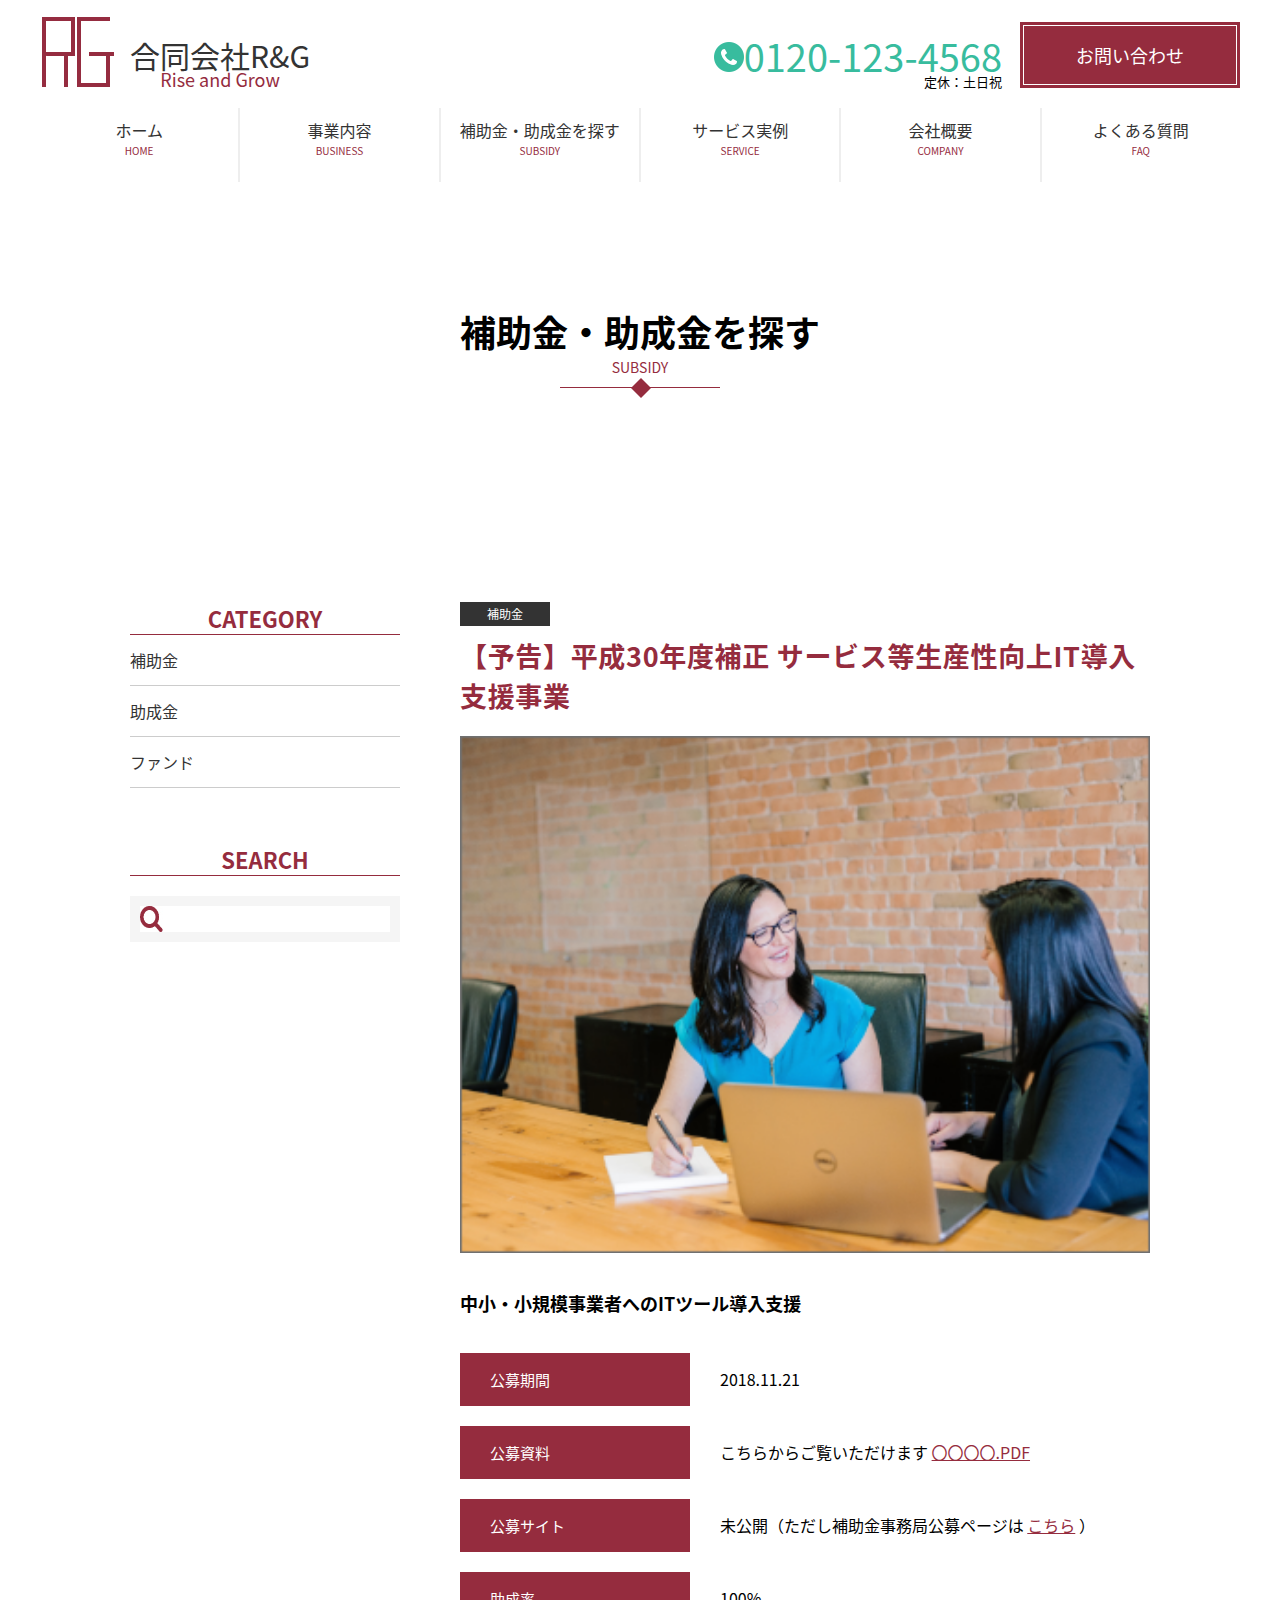
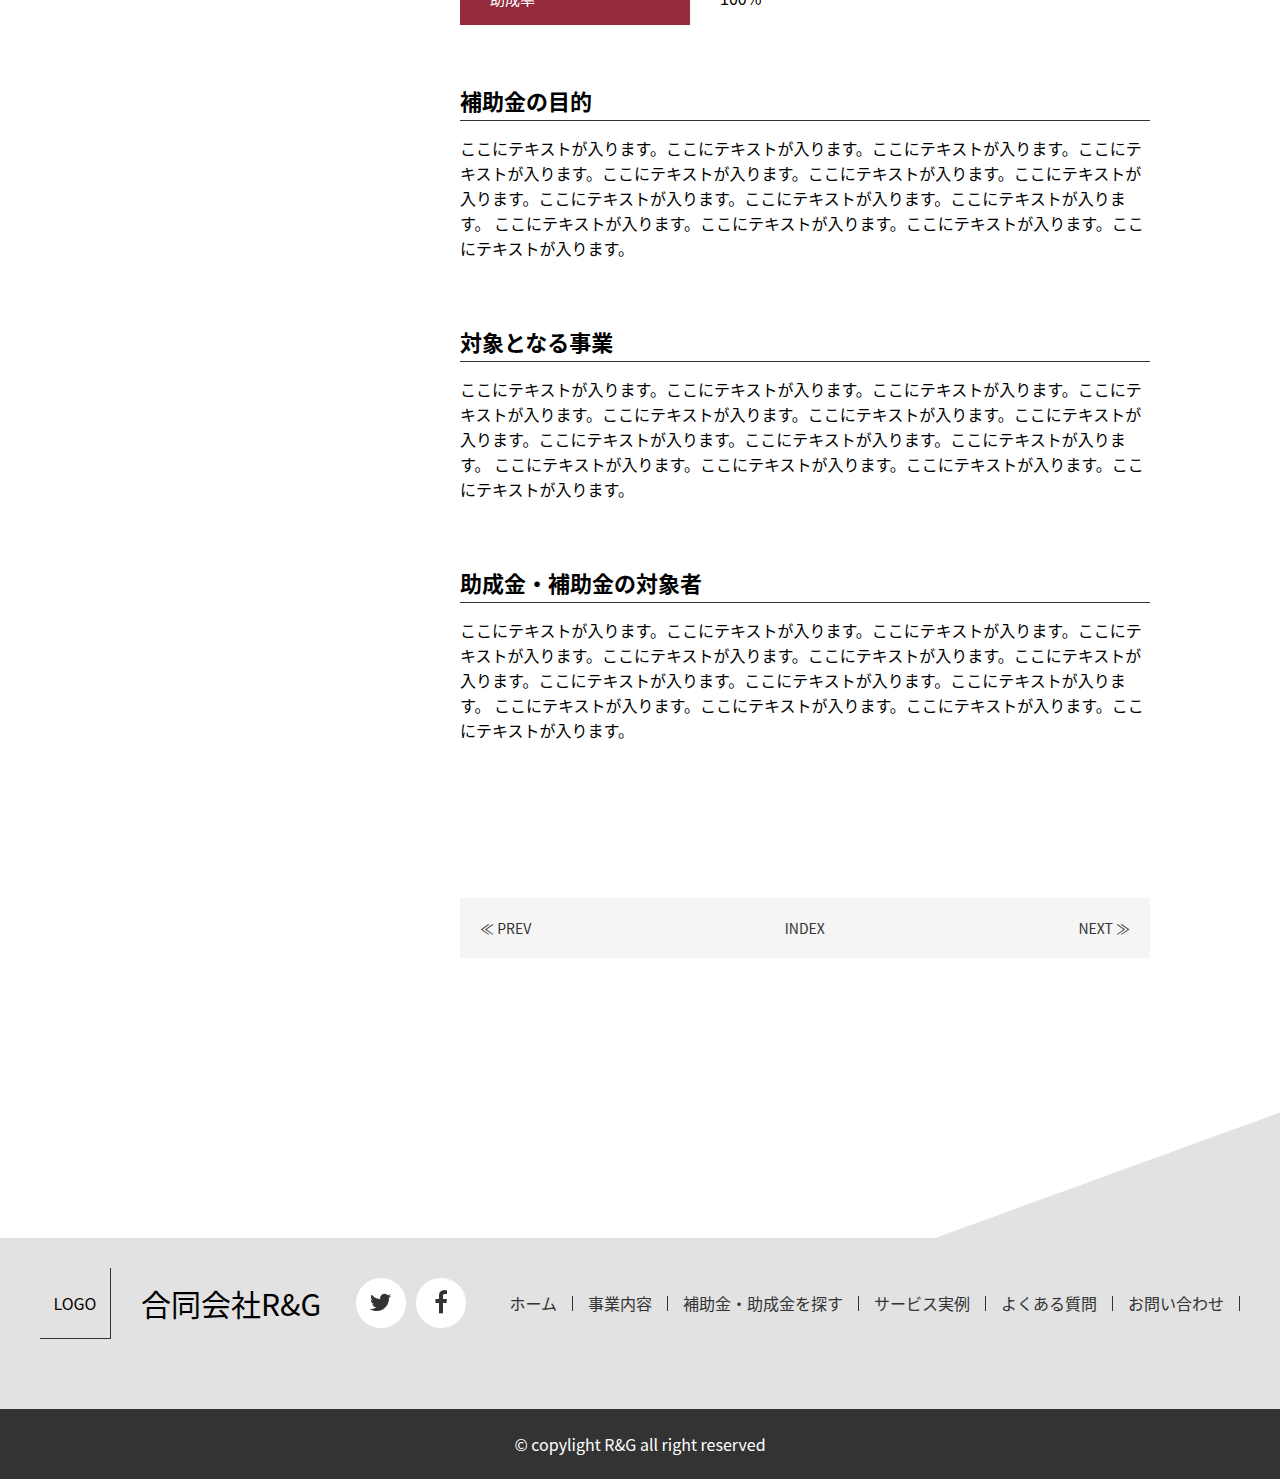
==== commit 6e467c76: "画像、ロゴの変更" ====
--- a/article.html
+++ b/article.html
@@ -4,7 +4,7 @@
 <head>
     <meta charset="UTF-8">
     <meta name="viewport" content="width=device-width, initial-scale=1.0">
-    <title>合同会社G&N</title>
+    <title>合同会社R&G</title>
     <link href=”https://fonts.googleapis.com/css?family=Noto+Sans+JP&amp;subset=japanese” rel=”stylesheet”>
     <link rel="stylesheet" href="css/reset.css">
     <link rel="stylesheet" href="css/03style.css">
@@ -21,8 +21,8 @@
                         <img src="img/logo_img.png">
                     </div>
                     <div class="logo_title">
-                        <h1>合同会社G&N</h1>
-                        <p>Growth and Netincome</p>
+                        <h1>合同会社R&G</h1>
+                        <p>Rise and Grow</p>
                     </div>
                 </a>
             </div>
@@ -56,8 +56,8 @@
                                 <img src="img/logo_img.png">
                             </div>
                             <div class="logo_title">
-                                <h1>合同会社G&N</h1>
-                                <p>Growth and Netincome</p>
+                                <h1>合同会社R&G</h1>
+                                <p>Rise and Grow</p>
                             </div>
                         </a>
                     </div>
@@ -324,7 +324,7 @@
                     LOGO
                 </div>
                 <div class="ft_title">
-                    <h2>合同会社G&N</h2>
+                    <h2>合同会社R&G</h2>
                 </div>
                 <div class="sns">
                     <a href="#"><img src="img/twitter.png"></a>
@@ -358,7 +358,7 @@
             </ul>
         </div>
         <div class="copy_light">
-            &copy; copylight G&N all right reserved
+            &copy; copylight R&G all right reserved
         </div>
     </footer>
     <script src="js/jQuery.js"></script>
--- a/css/03style.css
+++ b/css/03style.css
@@ -78,6 +78,7 @@
 .logo_title p{
   font-size: 18px;
   color: #952c3e;
+  text-align: center;
 }
 .business_hours{
   text-align: right;
@@ -122,6 +123,13 @@
     padding:  20px;
     width: 100%;
     box-sizing: border-box;
+  }
+  .hb-inquiry{
+    width: 220px;
+    font-size: 18px;
+    background-color: #952c3e;
+    text-align: center;
+    line-height: 58px;
   }
 }
 
@@ -193,13 +201,14 @@
   right: 0;
   z-index: 1;
   width: 100%;
-  height: 100vw;
+  height: 100%;
   display: flex;
   flex-direction: column;
   align-items: center;
   /* justify-content: center; */
   background: #555;
   color: #fff;
+  box-sizing: border-box;
 }
 .hb-menu-area{
   width: 80%;
@@ -227,6 +236,7 @@
   display: flex;
   justify-content: flex-end;
   color: #fff;
+  box-sizing: border-box;
 }
 .hb-tel{
   display: flex;
@@ -386,13 +396,16 @@
     box-sizing: border-box;
   }
   .category_title{
-    width: 100%;
+    width: 90%;
+    margin: 0 auto;
   }
   .category_item_area{
     display: flex;
     justify-content: center;
     align-items: center;
     text-align: center;
+    width: 90%;
+    margin: 0 auto;
   }
   .category_item{
     -webkit-transform: skewX(150deg);
@@ -459,6 +472,8 @@
   font-size: 15px;
   line-height: 28px;
   margin-bottom: 80px;
+  width: 100%;
+  box-sizing: border-box;
 }
 .page{
   display: flex;
@@ -545,9 +560,9 @@
 @media screen and (max-width: 1024px){
   .ft_area{
     padding: 30px 20px 70px 20px;
+    display: block;
+    width: 100%;
     box-sizing: border-box;
-    display: block;
-    width: 100%;
   }
   .ft_navi_box{
     display: block;
--- a/css/03-03style.css
+++ b/css/03-03style.css
@@ -20,7 +20,7 @@
 ――――――――――――――――――――――――――――――――――――――――――――――――――――――――――――――――――――――――――――――――
 */
 .top_img{
-    background-image: url(../img/article_img.jpg);
+    background-image: url(../img/article_img.png);
 }
 
 /* 2.main
